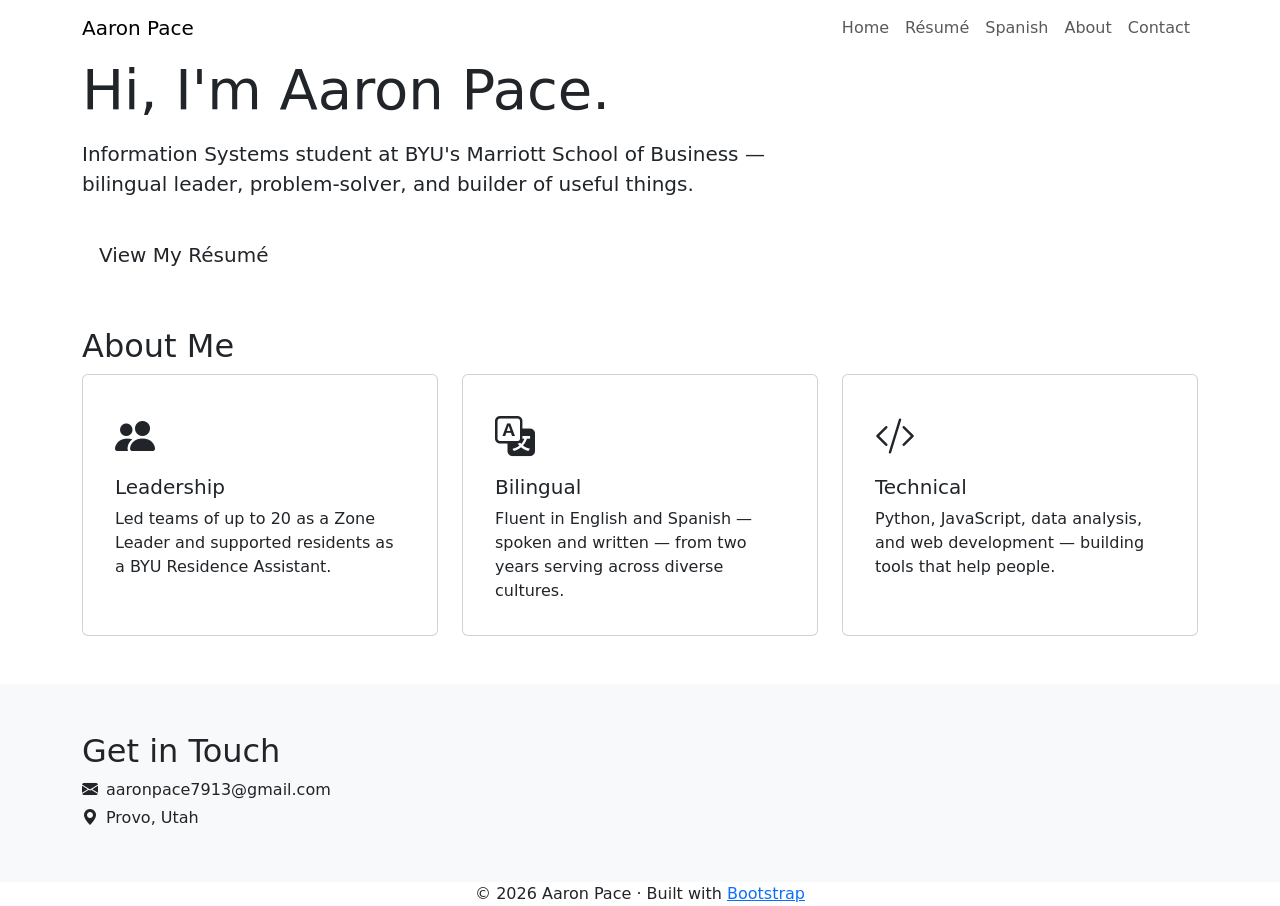
==== index.html @ 3d18f5ae "Add files via upload" ====
<!DOCTYPE html>
<html lang="en">
<head>
    <meta charset="UTF-8">
    <meta name="viewport" content="width=device-width, initial-scale=1.0">
    <title>Aaron Pace</title>

    <!-- Bootstrap CSS (from CDN) + Bootstrap Icons -->
    <link href="https://cdn.jsdelivr.net/npm/bootstrap@5.3.3/dist/css/bootstrap.min.css" rel="stylesheet">
    <link href="https://cdn.jsdelivr.net/npm/bootstrap-icons@1.11.3/font/bootstrap-icons.css" rel="stylesheet">
    <!-- Our custom overrides, loaded AFTER Bootstrap -->
    <link href="css/custom.css" rel="stylesheet">
</head>
<body>

    <!-- Navigation -->
    <nav class="navbar navbar-expand-lg navbar-custom sticky-top">
        <div class="container">
            <a class="navbar-brand" href="index.html">Aaron Pace</a>
            <button class="navbar-toggler" type="button" data-bs-toggle="collapse"
                    data-bs-target="#nav" aria-controls="nav" aria-expanded="false" aria-label="Toggle navigation">
                <span class="navbar-toggler-icon"></span>
            </button>
            <div class="collapse navbar-collapse" id="nav">
                <ul class="navbar-nav ms-auto">
                    <li class="nav-item"><a class="nav-link" href="index.html">Home</a></li>
                    <li class="nav-item"><a class="nav-link" href="resume.html">Résumé</a></li>
                    <li class="nav-item"><a class="nav-link" href="html/scratch.html">Spanish</a></li>
                    <li class="nav-item"><a class="nav-link" href="#about">About</a></li>
                    <li class="nav-item"><a class="nav-link" href="#contact">Contact</a></li>
                </ul>
            </div>
        </div>
    </nav>

    <!-- Hero -->
    <header class="hero">
        <div class="container">
            <div class="row align-items-center">
                <div class="col-lg-8">
                    <h1 class="display-4">Hi, I'm Aaron Pace.</h1>
                    <p class="lead mt-3">Information Systems student at BYU's Marriott School of Business —
                        bilingual leader, problem-solver, and builder of useful things.</p>
                    <a href="resume.html" class="btn btn-gold btn-lg mt-3">View My Résumé</a>
                </div>
            </div>
        </div>
    </header>

    <!-- About -->
    <section id="about" class="py-5">
        <div class="container">
            <h2 class="section-title">About Me</h2>
            <div class="row g-4">
                <div class="col-md-4">
                    <div class="card feature-card h-100 p-3">
                        <div class="card-body">
                            <i class="bi bi-people-fill fs-1" style="color:var(--gold)"></i>
                            <h5 class="card-title mt-2">Leadership</h5>
                            <p class="card-text">Led teams of up to 20 as a Zone Leader and supported residents
                                as a BYU Residence Assistant.</p>
                        </div>
                    </div>
                </div>
                <div class="col-md-4">
                    <div class="card feature-card h-100 p-3">
                        <div class="card-body">
                            <i class="bi bi-translate fs-1" style="color:var(--gold)"></i>
                            <h5 class="card-title mt-2">Bilingual</h5>
                            <p class="card-text">Fluent in English and Spanish — spoken and written — from
                                two years serving across diverse cultures.</p>
                        </div>
                    </div>
                </div>
                <div class="col-md-4">
                    <div class="card feature-card h-100 p-3">
                        <div class="card-body">
                            <i class="bi bi-code-slash fs-1" style="color:var(--gold)"></i>
                            <h5 class="card-title mt-2">Technical</h5>
                            <p class="card-text">Python, JavaScript, data analysis, and web development —
                                building tools that help people.</p>
                        </div>
                    </div>
                </div>
            </div>
        </div>
    </section>

    <!-- Contact -->
    <section id="contact" class="py-5 bg-light">
        <div class="container">
            <h2 class="section-title">Get in Touch</h2>
            <p class="mb-1"><i class="bi bi-envelope-fill me-2" style="color:var(--gold)"></i>aaronpace7913@gmail.com</p>
            <p class="mb-1"><i class="bi bi-geo-alt-fill me-2" style="color:var(--gold)"></i>Provo, Utah</p>
        </div>
    </section>

    <!-- Footer -->
    <footer class="site-footer text-center">
        <div class="container">
            <p class="mb-0">&copy; 2026 Aaron Pace &middot;
                Built with <a href="https://getbootstrap.com" target="_blank" rel="noopener">Bootstrap</a></p>
        </div>
    </footer>

    <!-- Bootstrap JS bundle (from CDN) -->
    <script src="h
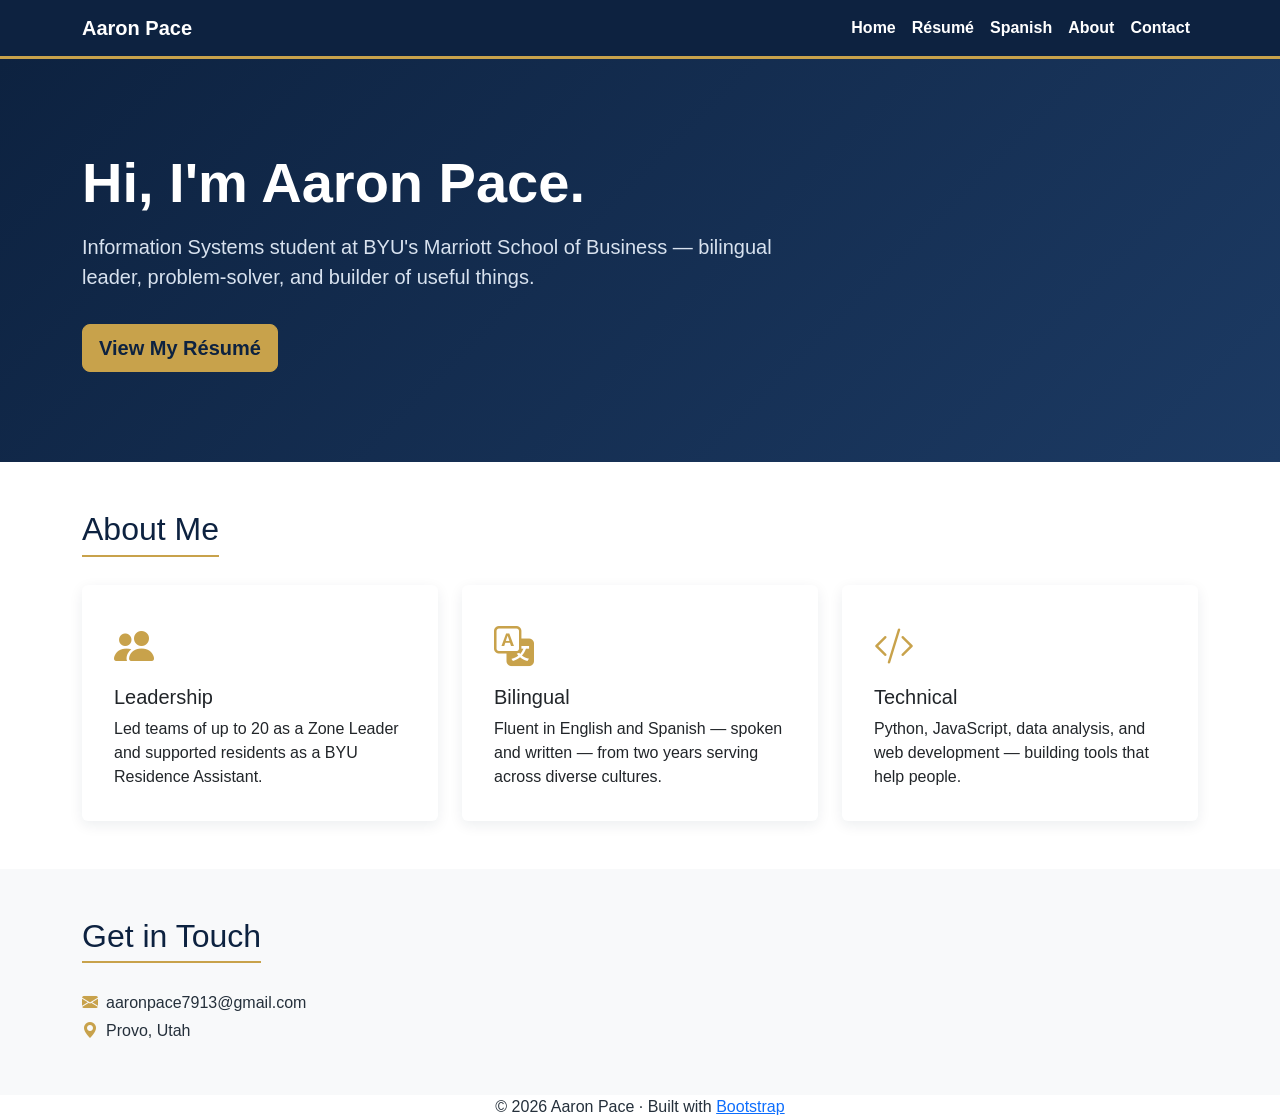
==== commit ee316f7e: "Add files via upload" ====
--- a/index.html
+++ b/index.html
@@ -9,7 +9,7 @@
     <link href="https://cdn.jsdelivr.net/npm/bootstrap@5.3.3/dist/css/bootstrap.min.css" rel="stylesheet">
     <link href="https://cdn.jsdelivr.net/npm/bootstrap-icons@1.11.3/font/bootstrap-icons.css" rel="stylesheet">
     <!-- Our custom overrides, loaded AFTER Bootstrap -->
-    <link href="css/custom.css" rel="stylesheet">
+    <link href="custom.css" rel="stylesheet">
 </head>
 <body>
 
@@ -25,7 +25,7 @@
                 <ul class="navbar-nav ms-auto">
                     <li class="nav-item"><a class="nav-link" href="index.html">Home</a></li>
                     <li class="nav-item"><a class="nav-link" href="resume.html">Résumé</a></li>
-                    <li class="nav-item"><a class="nav-link" href="html/scratch.html">Spanish</a></li>
+                    <li class="nav-item"><a class="nav-link" href="scratch.html">Spanish</a></li>
                     <li class="nav-item"><a class="nav-link" href="#about">About</a></li>
                     <li class="nav-item"><a class="nav-link" href="#contact">Contact</a></li>
                 </ul>
--- a/custom.css
+++ b/custom.css
@@ -0,0 +1,80 @@
+/* ============================================================
+   custom.css — Overrides for the Bootstrap theme.
+   IMPORTANT: We never edit Bootstrap's own files. This sheet is
+   loaded AFTER Bootstrap so these rules win the cascade.
+   ============================================================ */
+
+:root {
+    --navy: #0d2240;
+    --gold: #c8a24b;
+    --accent: #c64e2e;
+}
+
+body {
+    font-family: 'Segoe UI', Roboto, Helvetica, Arial, sans-serif;
+    color: #25303b;
+}
+
+/* Smooth scrolling + offset so anchor targets aren't hidden under the sticky navbar */
+html { scroll-behavior: smooth; }
+section[id] { scroll-margin-top: 80px; }
+
+/* --- Navbar override (Bootstrap default is plain) --- */
+.navbar.navbar-custom {
+    background-color: var(--navy);
+    border-bottom: 3px solid var(--gold);
+}
+.navbar-custom .navbar-brand,
+.navbar-custom .nav-link {
+    color: #ffffff !important;
+    font-weight: 600;
+}
+.navbar-custom .nav-link:hover {
+    color: var(--gold) !important;
+}
+
+/* --- Hero section --- */
+.hero {
+    background: linear-gradient(135deg, var(--navy) 0%, #1c3a63 100%);
+    color: #fff;
+    padding: 90px 0;
+}
+.hero h1 { font-weight: 700; }
+.hero .lead { color: #d8e2ef; }
+
+/* --- Buttons: override Bootstrap primary --- */
+.btn-gold {
+    background-color: var(--gold);
+    border-color: var(--gold);
+    color: var(--navy);
+    font-weight: 600;
+}
+.btn-gold:hover {
+    background-color: #b18f3e;
+    color: #fff;
+}
+
+/* --- Section headings --- */
+.section-title {
+    color: var(--navy);
+    border-bottom: 2px solid var(--gold);
+    display: inline-block;
+    padding-bottom: 6px;
+    margin-bottom: 28px;
+}
+
+/* --- Cards --- */
+.feature-card {
+    border: none;
+    box-shadow: 0 4px 14px rgba(13, 34, 64, 0.08);
+    transition: transform 0.15s ease;
+}
+.feature-card:hover { transform: translateY(-4px); }
+
+/* --- Resume specific --- */
+.resume-job-date { color: var(--accent); font-weight: 600; }
+.resume-section h3 { color: var(--navy); }
+
+/* --- Footer --- */
+.site-footer {
+    background-color: var(--n
